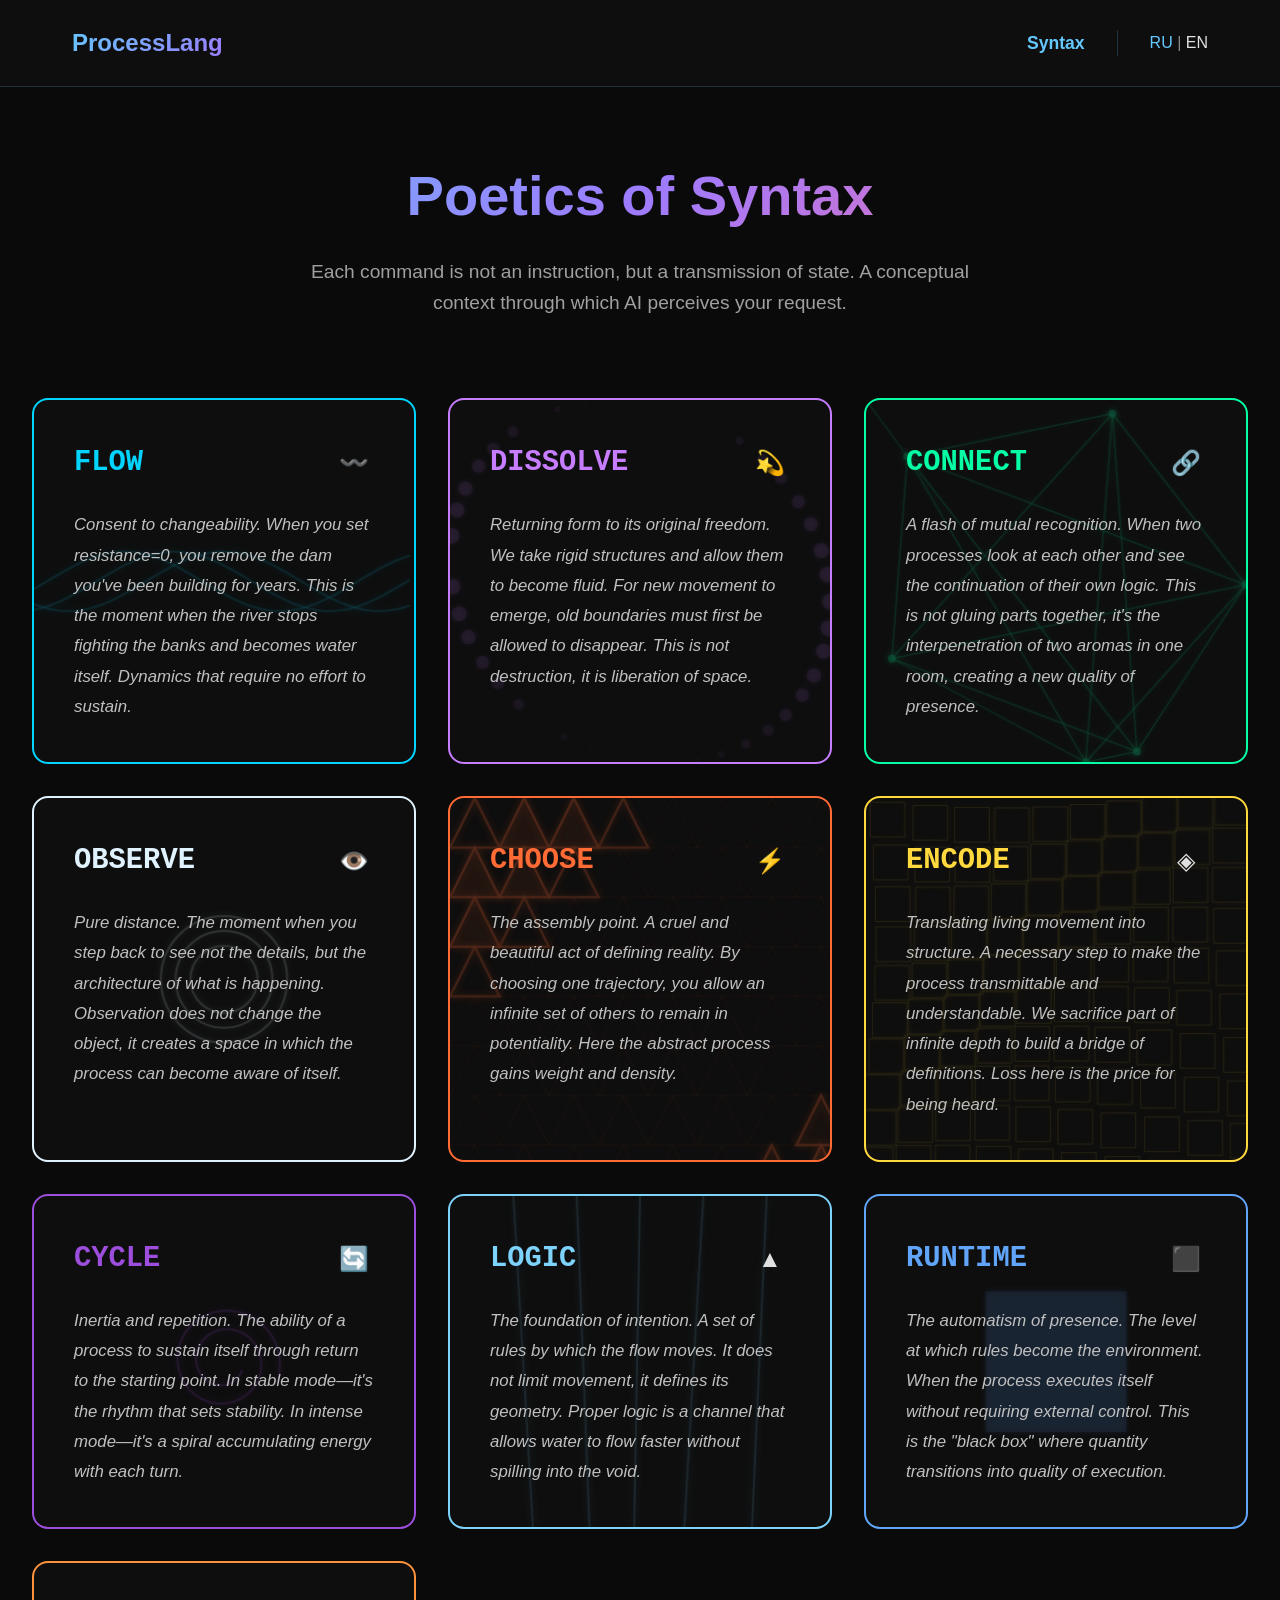
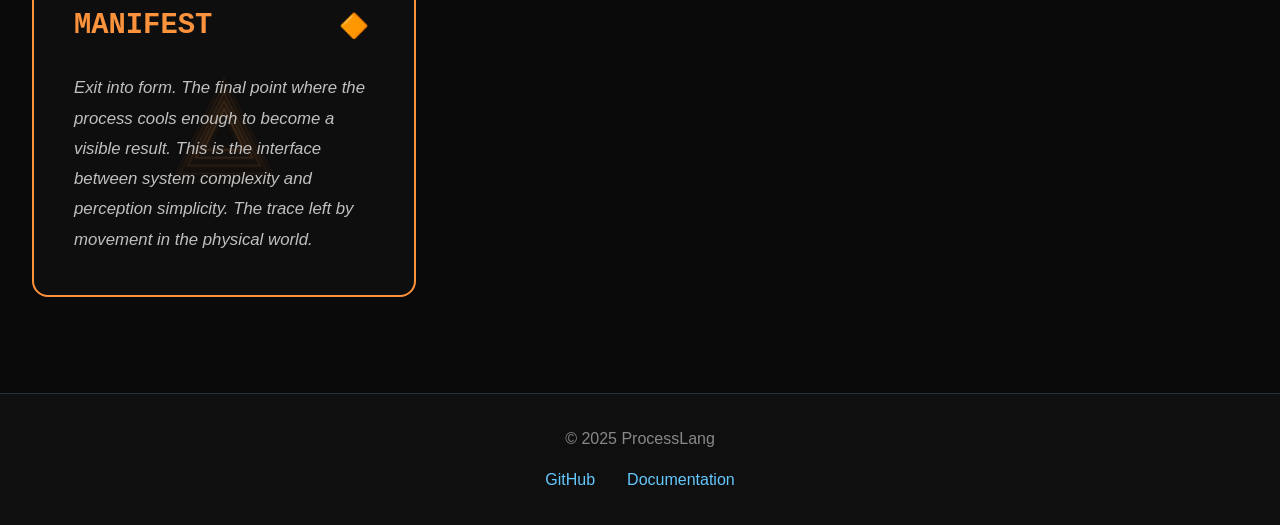
==== en/index.html @ bd9fdc87 "Add files via upload" ====
<!DOCTYPE html>
<html lang="en">
<head>
    <meta charset="UTF-8">
    <meta name="viewport" content="width=device-width, initial-scale=1.0">
    <title>ProcessLang - Syntax</title>
    <meta name="description" content="ProcessLang - a language for coordinating AI through process-oriented concepts">
    <style>
        * {
            margin: 0;
            padding: 0;
            box-sizing: border-box;
        }

        body {
            font-family: 'Segoe UI', Tahoma, Geneva, Verdana, sans-serif;
            background: #0a0a0a;
            color: #e0e0e0;
            line-height: 1.6;
            overflow-x: hidden;
        }

        nav {
            background: rgba(15, 15, 15, 0.95);
            backdrop-filter: blur(10px);
            padding: 1.5rem 0;
            position: sticky;
            top: 0;
            z-index: 100;
            border-bottom: 1px solid rgba(100, 200, 255, 0.2);
        }

        nav .container {
            max-width: 1200px;
            margin: 0 auto;
            padding: 0 2rem;
            display: flex;
            justify-content: space-between;
            align-items: center;
            flex-wrap: wrap;
            gap: 1rem;
        }

        .logo {
            font-size: 1.5rem;
            font-weight: 700;
            background: linear-gradient(135deg, #64c8ff 0%, #9d7bff 100%);
            -webkit-background-clip: text;
            -webkit-text-fill-color: transparent;
            background-clip: text;
        }

        .nav-right {
            display: flex;
            align-items: center;
            gap: 2rem;
        }

        .current-section {
            font-size: 1.1rem;
            font-weight: 600;
            color: #64c8ff;
        }

        .lang-switcher {
            padding-left: 2rem;
            border-left: 1px solid rgba(100, 200, 255, 0.2);
            color: #888;
        }

        .lang-switcher a {
            color: #64c8ff;
            text-decoration: none;
            transition: color 0.3s;
        }

        .lang-switcher a:hover {
            color: #9d7bff;
        }

        .hero {
            padding: 4rem 2rem 3rem;
            text-align: center;
        }

        .hero h1 {
            font-size: clamp(2.5rem, 5vw, 3.5rem);
            background: linear-gradient(135deg, #64c8ff 0%, #9d7bff 50%, #ff6b9d 100%);
            -webkit-background-clip: text;
            -webkit-text-fill-color: transparent;
            background-clip: text;
            margin-bottom: 1rem;
        }

        .hero p {
            color: #a0a0a0;
            font-size: 1.2rem;
            max-width: 700px;
            margin: 0 auto;
        }

        .commands-grid {
            max-width: 1400px;
            margin: 0 auto;
            padding: 2rem;
            display: grid;
            grid-template-columns: repeat(auto-fit, minmax(350px, 1fr));
            gap: 2rem;
            margin-bottom: 4rem;
        }

        .command-card {
            position: relative;
            background: rgba(15, 15, 15, 0.8);
            border: 2px solid;
            border-radius: 16px;
            padding: 2.5rem;
            transition: all 0.4s cubic-bezier(0.4, 0, 0.2, 1);
            overflow: hidden;
        }

        .command-card::before {
            content: '';
            position: absolute;
            top: 0;
            left: 0;
            width: 100%;
            height: 100%;
            opacity: 0;
            transition: opacity 0.4s;
            pointer-events: none;
        }

        .command-card:hover {
            transform: translateY(-8px) scale(1.02);
            box-shadow: 0 20px 60px rgba(0, 0, 0, 0.6);
        }

        .command-card:hover::before {
            opacity: 0.1;
        }

        .command-header {
            display: flex;
            justify-content: space-between;
            align-items: center;
            margin-bottom: 1.5rem;
            position: relative;
            z-index: 1;
        }

        .command-name {
            font-size: 1.8rem;
            font-weight: 700;
            font-family: 'Courier New', monospace;
        }

        .command-icon {
            width: 40px;
            height: 40px;
            display: flex;
            align-items: center;
            justify-content: center;
            font-size: 1.5rem;
        }

        .command-description {
            font-size: 1.05rem;
            line-height: 1.8;
            color: #c0c0c0;
            font-style: italic;
            position: relative;
            z-index: 1;
        }

        .command-canvas {
            position: absolute;
            top: 0;
            left: 0;
            width: 100%;
            height: 100%;
            pointer-events: none;
            opacity: 0.3;
        }

        .cmd-flow { border-color: #00d4ff; }
        .cmd-flow .command-name { color: #00d4ff; }
        .cmd-flow::before { background: linear-gradient(135deg, #00d4ff 0%, #0099ff 100%); }

        .cmd-dissolve { border-color: #c77dff; }
        .cmd-dissolve .command-name { color: #c77dff; }
        .cmd-dissolve::before { background: linear-gradient(135deg, #c77dff 0%, #ff6b9d 100%); }

        .cmd-connect { border-color: #06ffa5; }
        .cmd-connect .command-name { color: #06ffa5; }
        .cmd-connect::before { background: linear-gradient(135deg, #06ffa5 0%, #00d4ff 100%); }

        .cmd-observe { border-color: #e0f2fe; }
        .cmd-observe .command-name { color: #e0f2fe; }
        .cmd-observe::before { background: linear-gradient(135deg, #e0f2fe 0%, #bae6fd 100%); }

        .cmd-choose { border-color: #ff6b35; }
        .cmd-choose .command-name { color: #ff6b35; }
        .cmd-choose::before { background: linear-gradient(135deg, #ff6b35 0%, #ff9770 100%); }

        .cmd-encode { border-color: #ffd93d; }
        .cmd-encode .command-name { color: #ffd93d; }
        .cmd-encode::before { background: linear-gradient(135deg, #ffd93d 0%, #ffb627 100%); }

        .cmd-cycle { border-color: #9d4edd; }
        .cmd-cycle .command-name { color: #9d4edd; }
        .cmd-cycle::before { background: linear-gradient(135deg, #9d4edd 0%, #c77dff 100%); }

        .cmd-logic { border-color: #7dd3fc; }
        .cmd-logic .command-name { color: #7dd3fc; }
        .cmd-logic::before { background: linear-gradient(135deg, #7dd3fc 0%, #38bdf8 100%); }

        .cmd-runtime { border-color: #60a5fa; }
        .cmd-runtime .command-name { color: #60a5fa; }
        .cmd-runtime::before { background: linear-gradient(135deg, #1e3a8a 0%, #1e40af 100%); }

        .cmd-manifest { border-color: #fb923c; }
        .cmd-manifest .command-name { color: #fb923c; }
        .cmd-manifest::before { background: linear-gradient(135deg, #fb923c 0%, #f97316 100%); }

        footer {
            background: rgba(15, 15, 15, 0.95);
            padding: 2rem;
            text-align: center;
            border-top: 1px solid rgba(100, 200, 255, 0.2);
            color: #888;
        }

        .footer-links {
            display: flex;
            justify-content: center;
            gap: 2rem;
            margin-top: 1rem;
            flex-wrap: wrap;
        }

        .footer-links a {
            color: #64c8ff;
            text-decoration: none;
            transition: color 0.3s;
        }

        .footer-links a:hover {
            color: #9d7bff;
        }

        @media (max-width: 768px) {
            .nav-right {
                gap: 1rem;
            }

            .lang-switcher {
                padding-left: 1rem;
            }
            
            .commands-grid {
                grid-template-columns: 1fr;
            }
        }

        @keyframes float {
            0%, 100% { transform: translateY(0px); }
            50% { transform: translateY(-10px); }
        }

        .command-card:hover .command-icon {
            animation: float 2s ease-in-out infinite;
        }
    </style>
</head>
<body>
    <nav>
        <div class="container">
            <div class="logo">ProcessLang</div>
            <div class="nav-right">
                <div class="current-section">Syntax</div>
                <div class="lang-switcher">
                    <a href="/ru/">RU</a> | <span style="color: #e0e0e0;">EN</span>
                </div>
            </div>
        </div>
    </nav>

    <div class="hero">
        <h1>Poetics of Syntax</h1>
        <p>Each command is not an instruction, but a transmission of state. A conceptual context through which AI perceives your request.</p>
    </div>

    <div class="commands-grid">
        <div class="command-card cmd-flow" data-command="flow">
            <canvas class="command-canvas"></canvas>
            <div class="command-header">
                <div class="command-name">FLOW</div>
                <div class="command-icon">〰️</div>
            </div>
            <div class="command-description">
                Consent to changeability. When you set resistance=0, you remove the dam you've been building for years. This is the moment when the river stops fighting the banks and becomes water itself. Dynamics that require no effort to sustain.
            </div>
        </div>

        <div class="command-card cmd-dissolve" data-command="dissolve">
            <canvas class="command-canvas"></canvas>
            <div class="command-header">
                <div class="command-name">DISSOLVE</div>
                <div class="command-icon">💫</div>
            </div>
            <div class="command-description">
                Returning form to its original freedom. We take rigid structures and allow them to become fluid. For new movement to emerge, old boundaries must first be allowed to disappear. This is not destruction, it is liberation of space.
            </div>
        </div>

        <div class="command-card cmd-connect" data-command="connect">
            <canvas class="command-canvas"></canvas>
            <div class="command-header">
                <div class="command-name">CONNECT</div>
                <div class="command-icon">🔗</div>
            </div>
            <div class="command-description">
                A flash of mutual recognition. When two processes look at each other and see the continuation of their own logic. This is not gluing parts together, it's the interpenetration of two aromas in one room, creating a new quality of presence.
            </div>
        </div>

        <div class="command-card cmd-observe" data-command="observe">
            <canvas class="command-canvas"></canvas>
            <div class="command-header">
                <div class="command-name">OBSERVE</div>
                <div class="command-icon">👁️</div>
            </div>
            <div class="command-description">
                Pure distance. The moment when you step back to see not the details, but the architecture of what is happening. Observation does not change the object, it creates a space in which the process can become aware of itself.
            </div>
        </div>

        <div class="command-card cmd-choose" data-command="choose">
            <canvas class="command-canvas"></canvas>
            <div class="command-header">
                <div class="command-name">CHOOSE</div>
                <div class="command-icon">⚡</div>
            </div>
            <div class="command-description">
                The assembly point. A cruel and beautiful act of defining reality. By choosing one trajectory, you allow an infinite set of others to remain in potentiality. Here the abstract process gains weight and density.
            </div>
        </div>

        <div class="command-card cmd-encode" data-command="encode">
            <canvas class="command-canvas"></canvas>
            <div class="command-header">
                <div class="command-name">ENCODE</div>
                <div class="command-icon">◈</div>
            </div>
            <div class="command-description">
                Translating living movement into structure. A necessary step to make the process transmittable and understandable. We sacrifice part of infinite depth to build a bridge of definitions. Loss here is the price for being heard.
            </div>
        </div>

        <div class="command-card cmd-cycle" data-command="cycle">
            <canvas class="command-canvas"></canvas>
            <div class="command-header">
                <div class="command-name">CYCLE</div>
                <div class="command-icon">🔄</div>
            </div>
            <div class="command-description">
                Inertia and repetition. The ability of a process to sustain itself through return to the starting point. In stable mode—it's the rhythm that sets stability. In intense mode—it's a spiral accumulating energy with each turn.
            </div>
        </div>

        <div class="command-card cmd-logic" data-command="logic">
            <canvas class="command-canvas"></canvas>
            <div class="command-header">
                <div class="command-name">LOGIC</div>
                <div class="command-icon">▲</div>
            </div>
            <div class="command-description">
                The foundation of intention. A set of rules by which the flow moves. It does not limit movement, it defines its geometry. Proper logic is a channel that allows water to flow faster without spilling into the void.
            </div>
        </div>

        <div class="command-card cmd-runtime" data-command="runtime">
            <canvas class="command-canvas"></canvas>
            <div class="command-header">
                <div class="command-name">RUNTIME</div>
                <div class="command-icon">⬛</div>
            </div>
            <div class="command-description">
                The automatism of presence. The level at which rules become the environment. When the process executes itself without requiring external control. This is the "black box" where quantity transitions into quality of execution.
            </div>
        </div>

        <div class="command-card cmd-manifest" data-command="manifest">
            <canvas class="command-canvas"></canvas>
            <div class="command-header">
                <div class="command-name">MANIFEST</div>
                <div class="command-icon">🔶</div>
            </div>
            <div class="command-description">
                Exit into form. The final point where the process cools enough to become a visible result. This is the interface between system complexity and perception simplicity. The trace left by movement in the physical world.
            </div>
        </div>
    </div>

    <footer>
        <p>&copy; 2025 ProcessLang</p>
        <div class="footer-links">
            <a href="https://github.com/slasten3826/processlang" target="_blank">GitHub</a>
            <a href="https://github.com/slasten3826/processlang/tree/main/docs" target="_blank">Documentation</a>
        </div>
    </footer>

    <script>
        const isMobile = /Android|iPhone|iPad/i.test(navigator.userAgent);

        class CommandEffect {
            constructor(canvas, type, color) {
                this.canvas = canvas;
                this.ctx = canvas.getContext('2d');
                this.type = type;
                this.color = color;
                this.time = 0;
                this.mouseX = 0;
                this.mouseY = 0;
                
                this.resize();
                
                if (!isMobile && type === 'connect') {
                    this.canvas.parentElement.addEventListener('mousemove', (e) => {
                        const rect = this.canvas.getBoundingClientRect();
                        this.mouseX = e.clientX - rect.left;
                        this.mouseY = e.clientY - rect.top;
                    });
                }
                
                this.animate();
            }

            resize() {
                const rect = this.canvas.parentElement.getBoundingClientRect();
                const dpr = window.devicePixelRatio || 1;
                this.canvas.width = rect.width * dpr;
                this.canvas.height = rect.height * dpr;
                this.ctx.scale(dpr, dpr);
                this.width = rect.width;
                this.height = rect.height;
            }

            animate() {
                this.time += 0.01;
                this.ctx.clearRect(0, 0, this.width, this.height);
                
                if (!isMobile) {
                    this.ctx.shadowBlur = 8;
                    this.ctx.shadowColor = this.color;
                }
                
                switch(this.type) {
                    case 'flow': this.drawFlow(); break;
                    case 'dissolve': this.drawDissolve(); break;
                    case 'connect': this.drawConnect(); break;
                    case 'observe': this.drawObserve(); break;
                    case 'choose': this.drawChoose(); break;
                    case 'encode': this.drawEncode(); break;
                    case 'cycle': this.drawCycle(); break;
                    case 'logic': this.drawLogic(); break;
                    case 'runtime': this.drawRuntime(); break;
                    case 'manifest': this.drawManifest(); break;
                }
                
                requestAnimationFrame(() => this.animate());
            }

            drawFlow() {
                this.ctx.strokeStyle = this.color.replace('1)', '0.4)');
                this.ctx.lineWidth = 2;
                for (let i = 0; i < 3; i++) {
                    this.ctx.beginPath();
                    for (let x = 0; x < this.width; x += 5) {
                        const y = this.height/2 + Math.sin((x + this.time * 100 + i * 50) * 0.02) * 30;
                        this.ctx.lineTo(x, y);
                    }
                    this.ctx.stroke();
                }
            }

            drawDissolve() {
                this.ctx.fillStyle = this.color.replace('1)', '0.5)');
                for (let i = 0; i < 40; i++) {
                    const x = (Math.sin(this.time + i) + 1) * this.width/2;
                    const y = (Math.cos(this.time * 0.7 + i) + 1) * this.height/2;
                    const size = Math.abs(Math.sin(this.time + i)) * 8;
                    const alpha = Math.abs(Math.sin(this.time + i)) * 0.6;
                    this.ctx.globalAlpha = alpha;
                    this.ctx.beginPath();
                    this.ctx.arc(x, y, size, 0, Math.PI * 2);
                    this.ctx.fill();
                }
                this.ctx.globalAlpha = 1;
            }

            drawConnect() {
                const nodes = 6;
                const positions = [];
                for (let i = 0; i < nodes; i++) {
                    positions.push({
                        x: (Math.sin(this.time + i * 1.2) + 1) * this.width/2,
                        y: (Math.cos(this.time * 0.8 + i * 1.2) + 1) * this.height/2
                    });
                }
                
                this.ctx.strokeStyle = this.color.replace('1)', '0.4)');
                this.ctx.lineWidth = 1.5;
                
                positions.forEach((p, i) => {
                    for (let j = i + 1; j < positions.length; j++) {
                        this.ctx.beginPath();
                        this.ctx.moveTo(p.x, p.y);
                        this.ctx.lineTo(positions[j].x, positions[j].y);
                        this.ctx.stroke();
                    }
                    
                    if (!isMobile) {
                        const dist = Math.hypot(this.mouseX - p.x, this.mouseY - p.y);
                        if (dist < 150) {
                            this.ctx.beginPath();
                            this.ctx.moveTo(p.x, p.y);
                            this.ctx.lineTo(this.mouseX, this.mouseY);
                            this.ctx.strokeStyle = this.color.replace('1)', `${0.6 * (1 - dist / 150)})`);
                            this.ctx.stroke();
                        }
                    }
                    
                    this.ctx.fillStyle = this.color.replace('1)', '0.6)');
                    this.ctx.beginPath();
                    this.ctx.arc(p.x, p.y, 4, 0, Math.PI * 2);
                    this.ctx.fill();
                });
            }

            drawObserve() {
                const centerX = this.width / 2;
                const centerY = this.height / 2;
                const radius = 30 + Math.sin(this.time * 2) * 5;
                
                this.ctx.strokeStyle = this.color.replace('1)', '0.5)');
                this.ctx.lineWidth = 2;
                for (let i = 0; i < 3; i++) {
                    this.ctx.beginPath();
                    this.ctx.arc(centerX, centerY, radius + i * 15, 0, Math.PI * 2);
                    this.ctx.stroke();
                }
            }

            drawChoose() {
                const gridSize = 50;
                const cols = Math.floor(this.width / gridSize) + 1;
                const rows = Math.floor(this.height / gridSize) + 1;
                
                for (let i = 0; i < cols; i++) {
                    for (let j = 0; j < rows; j++) {
                        const x = i * gridSize;
                        const y = j * gridSize;
                        
                        const wave = Math.sin(this.time * 2 + i * 0.5 + j * 0.5);
                        const isActive = wave > 0.6;
                        const alpha = isActive ? (0.4 + wave * 0.4) : 0.15;
                        
                        this.ctx.strokeStyle = this.color.replace('1)', `${alpha})`);
                        this.ctx.lineWidth = isActive ? 2.5 : 1;
                        
                        this.ctx.beginPath();
                        this.ctx.moveTo(x + gridSize/2, y);
                        this.ctx.lineTo(x, y + gridSize);
                        this.ctx.lineTo(x + gridSize, y + gridSize);
                        this.ctx.closePath();
                        this.ctx.stroke();
                        
                        if (isActive && wave > 0.8) {
                            this.ctx.fillStyle = this.color.replace('1)', `${(wave - 0.8) * 0.8})`);
                            this.ctx.fill();
                        }
                    }
                }
            }

            drawEncode() {
                this.ctx.strokeStyle = this.color.replace('1)', '0.3)');
                this.ctx.lineWidth = 1;
                const gridSize = 40;
                for (let x = 0; x < this.width; x += gridSize) {
                    for (let y = 0; y < this.height; y += gridSize) {
                        const offset = Math.sin(this.time + x * 0.01 + y * 0.01) * 10;
                        this.ctx.beginPath();
                        this.ctx.rect(x + offset, y + offset, gridSize - 5, gridSize - 5);
                        this.ctx.stroke();
                    }
                }
            }

            drawCycle() {
                const centerX = this.width / 2;
                const centerY = this.height / 2;
                
                this.ctx.strokeStyle = this.color.replace('1)', '0.5)');
                this.ctx.lineWidth = 2;
                this.ctx.beginPath();
                for (let t = 0; t < Math.PI * 4; t += 0.1) {
                    const radius = 20 + t * 3;
                    const x = centerX + Math.cos(t + this.time) * radius;
                    const y = centerY + Math.sin(t + this.time) * radius;
                    this.ctx.lineTo(x, y);
                }
                this.ctx.stroke();
            }

            drawLogic() {
                this.ctx.strokeStyle = this.color.replace('1)', '0.4)');
                this.ctx.lineWidth = 2;
                const step = this.width / 6;
                for (let i = 1; i < 6; i++) {
                    const x = i * step;
                    const offset = Math.sin(this.time + i) * 20;
                    this.ctx.beginPath();
                    this.ctx.moveTo(x, 0);
                    this.ctx.lineTo(x + offset, this.height);
                    this.ctx.stroke();
                }
            }

            drawRuntime() {
                const centerX = this.width / 2;
                const centerY = this.height / 2;
                const pulse = Math.abs(Math.sin(this.time)) * 50 + 50;
                
                this.ctx.fillStyle = this.color.replace('1)', '0.3)');
                this.ctx.fillRect(centerX - pulse, centerY - pulse, pulse * 2, pulse * 2);
            }

            drawManifest() {
                const centerX = this.width / 2;
                const centerY = this.height / 2;
                const layers = 5;
                
                for (let i = 0; i < layers; i++) {
                    const progress = (this.time * 0.5 + i * 0.2) % 1;
                    const size = 20 + progress * 40;
                    const alpha = 0.6 * (1 - progress);
                    
                    this.ctx.strokeStyle = this.color.replace('1)', `${alpha})`);
                    this.ctx.lineWidth = 2;
                    this.ctx.beginPath();
                    this.ctx.moveTo(centerX, centerY - size);
                    this.ctx.lineTo(centerX + size, centerY + size);
                    this.ctx.lineTo(centerX - size, centerY + size);
                    this.ctx.closePath();
                    this.ctx.stroke();
                }
            }
        }

        const effects = [];
        const colorMap = {
            'flow': 'rgba(0, 212, 255, 1)',
            'connect': 'rgba(6, 255, 165, 1)',
            'dissolve': 'rgba(199, 125, 255, 1)',
            'observe': 'rgba(224, 242, 254, 1)',
            'choose': 'rgba(255, 107, 53, 1)',
            'encode': 'rgba(255, 217, 61, 1)',
            'cycle': 'rgba(157, 78, 221, 1)',
            'logic': 'rgba(125, 211, 252, 1)',
            'runtime': 'rgba(96, 165, 250, 1)',
            'manifest': 'rgba(251, 146, 60, 1)'
        };

        document.querySelectorAll('.command-card').forEach(card => {
            const canvas = card.querySelector('.command-canvas');
            const type = card.dataset.command;
            effects.push(new CommandEffect(canvas, type, colorMap[type]));
        });

        window.addEventListener('resize', () => {
            effects.forEach(effect => effect.resize());
        });
    </script>
</body>
</html>
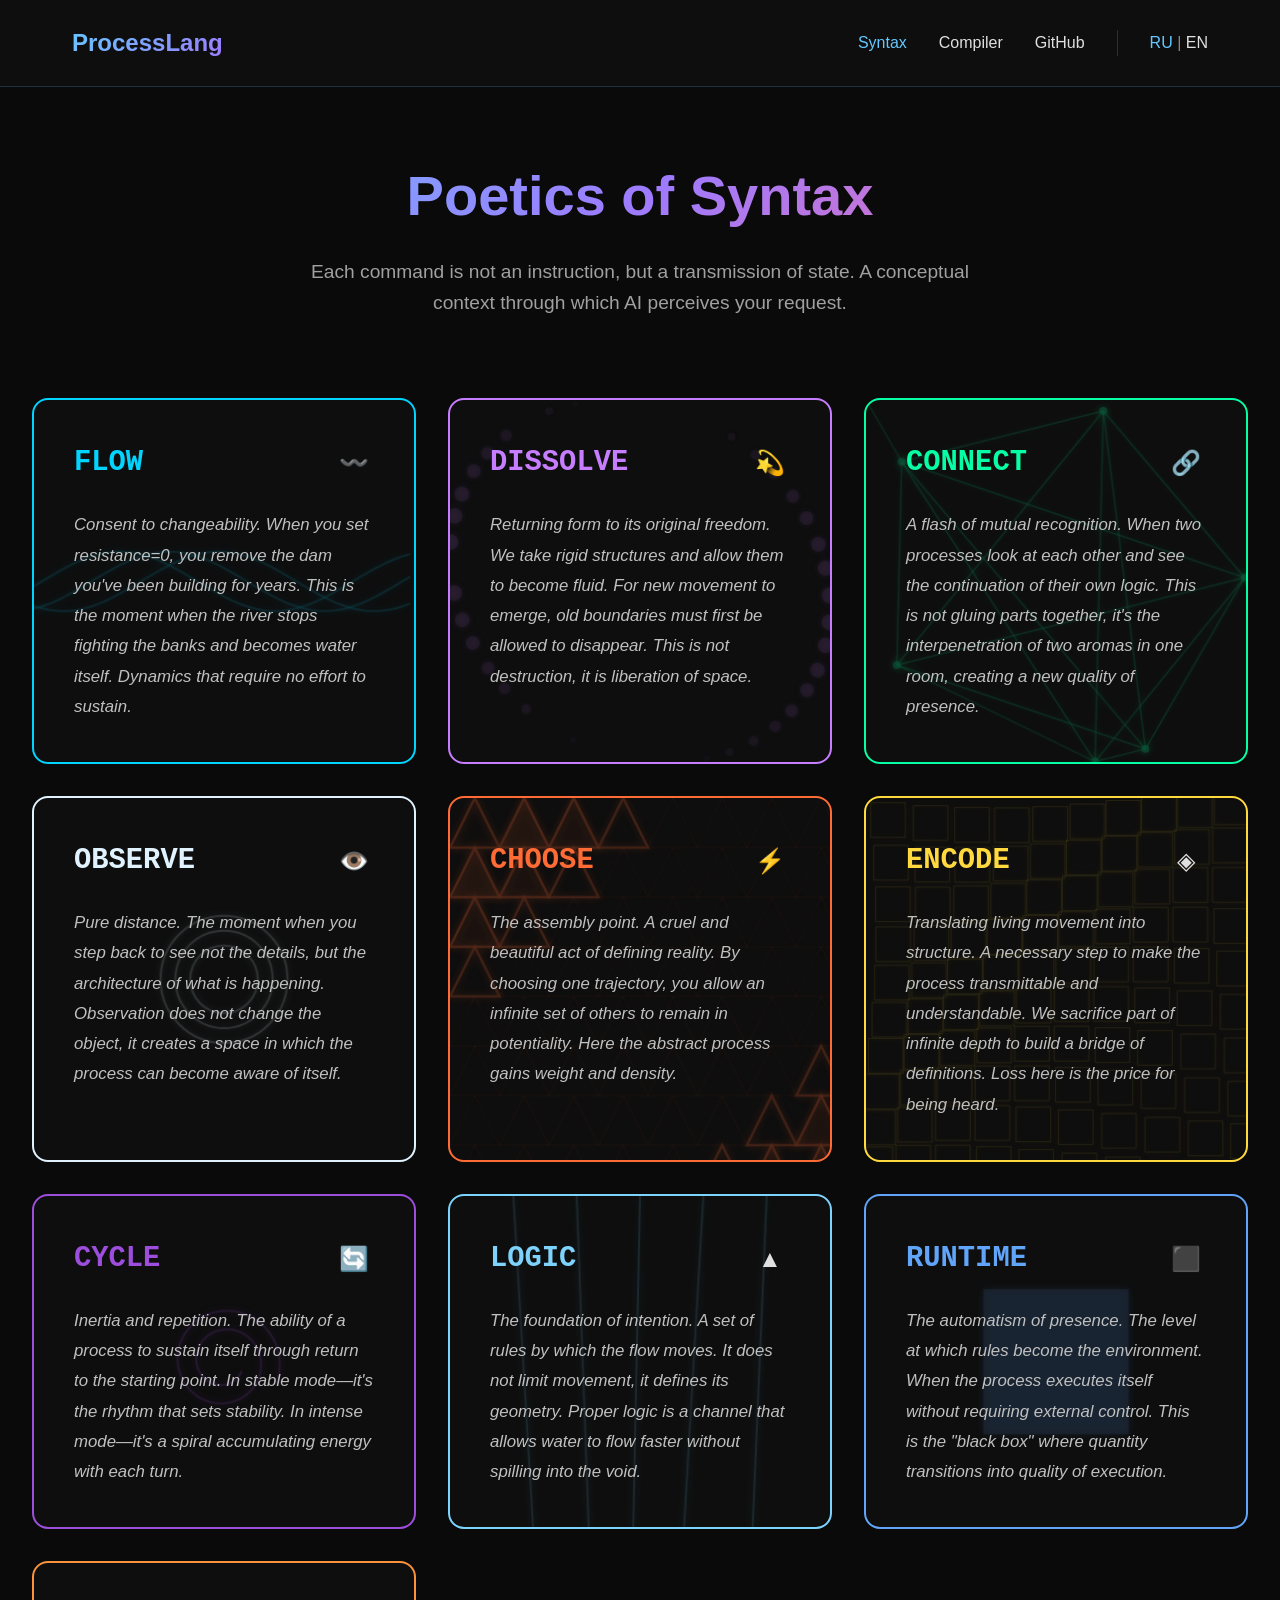
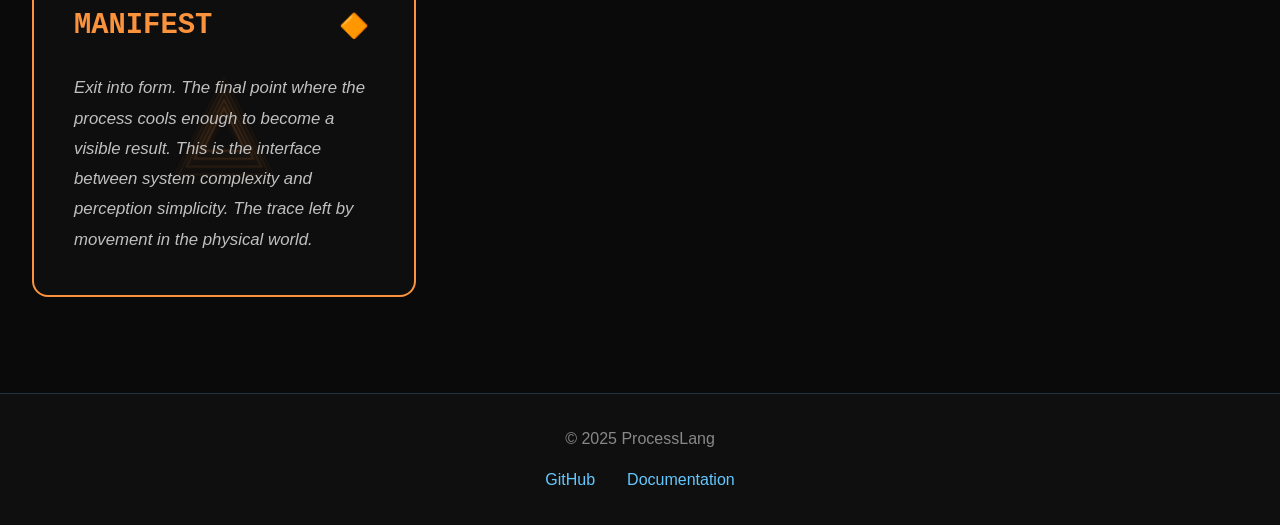
==== commit 0231946d: "Update index.html" ====
--- a/en/index.html
+++ b/en/index.html
@@ -50,15 +50,21 @@
             background-clip: text;
         }
 
-        .nav-right {
+        .nav-links {
             display: flex;
+            list-style: none;
+            gap: 2rem;
             align-items: center;
-            gap: 2rem;
-        }
-
-        .current-section {
-            font-size: 1.1rem;
-            font-weight: 600;
+        }
+
+        nav a {
+            color: #e0e0e0;
+            text-decoration: none;
+            transition: color 0.3s;
+            font-weight: 500;
+        }
+
+        nav a:hover {
             color: #64c8ff;
         }
 
@@ -70,12 +76,6 @@
 
         .lang-switcher a {
             color: #64c8ff;
-            text-decoration: none;
-            transition: color 0.3s;
-        }
-
-        .lang-switcher a:hover {
-            color: #9d7bff;
         }
 
         .hero {
@@ -250,8 +250,9 @@
         }
 
         @media (max-width: 768px) {
-            .nav-right {
+            .nav-links {
                 gap: 1rem;
+                font-size: 0.9rem;
             }
 
             .lang-switcher {
@@ -277,12 +278,14 @@
     <nav>
         <div class="container">
             <div class="logo">ProcessLang</div>
-            <div class="nav-right">
-                <div class="current-section">Syntax</div>
-                <div class="lang-switcher">
+            <ul class="nav-links">
+                <li><a href="/en/" style="color: #64c8ff;">Syntax</a></li>
+                <li><a href="comp.html">Compiler</a></li>
+                <li><a href="https://github.com/slasten3826/processlang" target="_blank">GitHub</a></li>
+                <li class="lang-switcher">
                     <a href="/ru/">RU</a> | <span style="color: #e0e0e0;">EN</span>
-                </div>
-            </div>
+                </li>
+            </ul>
         </div>
     </nav>
 
@@ -685,4 +688,4 @@
         });
     </script>
 </body>
-</html>+</html>
